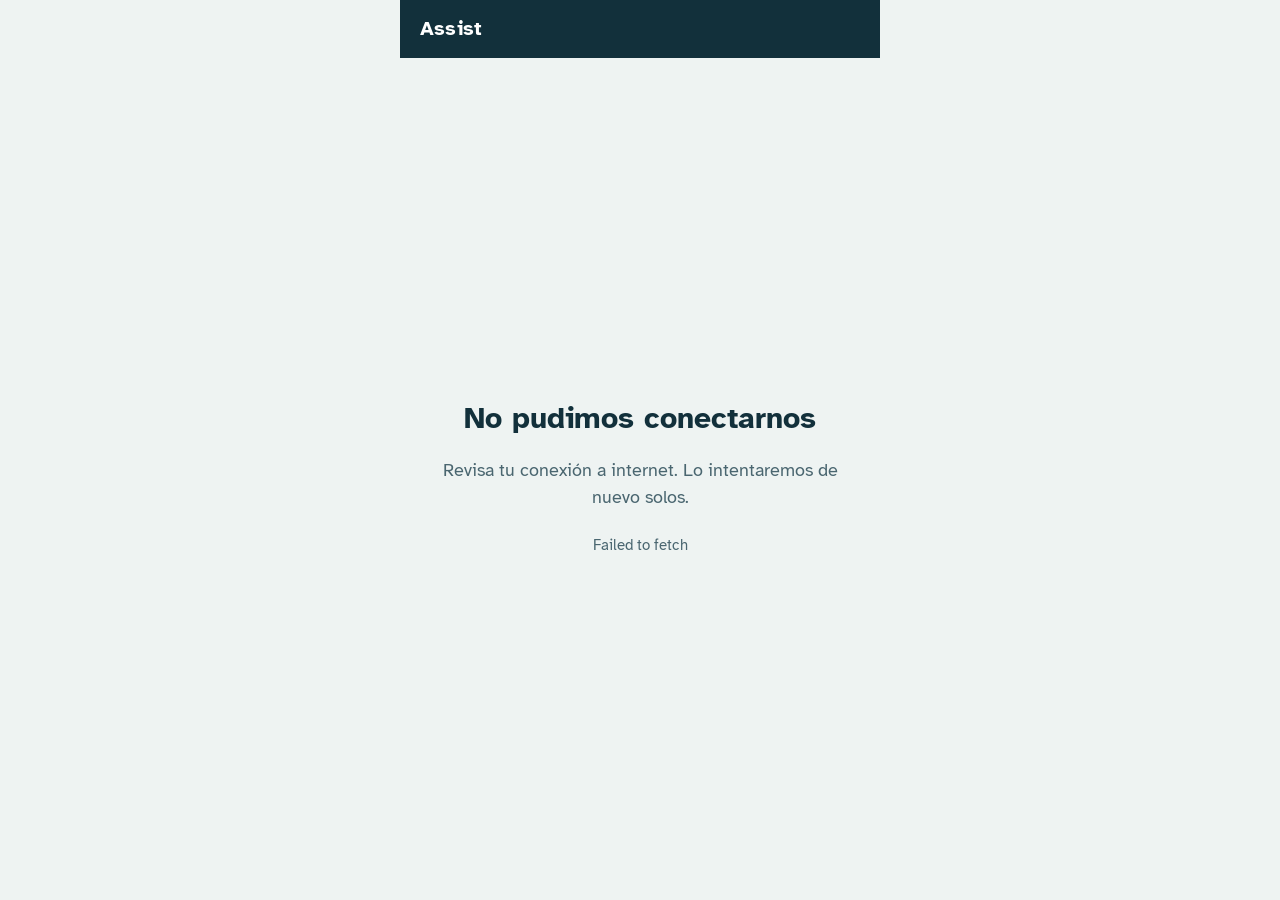
==== mobile/index.html @ 312ac1ae "Add files via upload" ====
<!DOCTYPE html>
<html lang="es">
<head>
  <meta charset="UTF-8">
  <meta name="viewport" content="width=device-width, initial-scale=1, viewport-fit=cover">
  <meta name="theme-color" content="#12303B">
  <title>Assist</title>
  <link rel="preconnect" href="https://fonts.googleapis.com">
  <link rel="stylesheet" href="https://fonts.googleapis.com/css2?family=Atkinson+Hyperlegible:wght@400;700&display=swap">
  <link rel="stylesheet" href="styles.css">
</head>
<body>
  <div class="app">
    <header class="top">
      <span class="brand">Assist</span>
      <span class="who" id="who"></span>
    </header>

    <main id="screen" aria-live="polite"></main>

    <details class="demo" id="demo" hidden>
      <summary>Modo prueba</summary>
      <p>Simula que un familiar pide ver la pantalla (usa el ID de un vínculo ya creado).</p>
      <div class="demo-row">
        <input id="demoVinculo" type="number" min="1" value="1" aria-label="ID del vínculo">
        <button type="button" id="demoBtn">Simular solicitud</button>
      </div>
      <p id="demoMsg" class="demo-msg"></p>
    </details>
  </div>
  <script src="app.js"></script>
</body>
</html>
---- mobile/styles.css ----
:root{
  --ink:#12303B; --ink-soft:#4A6670; --paper:#EEF3F2; --card:#FFFFFF;
  --line:#C9D8D6; --permit:#1F7A4D; --permit-dark:#17613D;
  --stop:#B3261E; --wait:#B7791F;
  --font:'Atkinson Hyperlegible',system-ui,-apple-system,'Segoe UI',Roboto,sans-serif;
}
*{box-sizing:border-box;margin:0}
html{-webkit-text-size-adjust:100%}
body{font-family:var(--font);font-size:1.125rem;line-height:1.5;color:var(--ink);background:var(--paper);min-height:100dvh}
.app{max-width:480px;min-height:100dvh;margin:0 auto;display:flex;flex-direction:column;background:var(--paper)}
.top{display:flex;justify-content:space-between;align-items:center;padding:calc(14px + env(safe-area-inset-top)) 20px 14px;background:var(--ink);color:#fff}
.brand{font-weight:700;font-size:1.25rem;letter-spacing:.01em}
.who{font-size:.95rem;opacity:.85}
#screen{flex:1;display:flex;flex-direction:column;padding:24px 20px calc(24px + env(safe-area-inset-bottom))}

.stack{display:flex;flex-direction:column;gap:20px;flex:1}
.center{align-items:center;text-align:center;justify-content:center}
h1{font-size:1.9rem;line-height:1.2;font-weight:700}
.lead{color:var(--ink-soft)}

/* Pantalla de consentimiento */
.request{display:flex;align-items:center;justify-content:center;gap:14px;margin-top:4px}
.avatar{width:76px;height:76px;border-radius:50%;background:var(--ink);color:#fff;display:grid;place-items:center;font-size:2.1rem;font-weight:700}
.link{flex:0 0 36px;height:0;border-top:4px dotted var(--wait)}
.phone{width:52px;height:84px;border:4px solid var(--ink);border-radius:12px;display:grid;place-items:center;background:var(--card)}
.phone svg{width:26px;height:26px;stroke:var(--ink);fill:none;stroke-width:2;stroke-linecap:round;stroke-linejoin:round}
.phone.on{border-color:var(--permit)} .phone.on svg{stroke:var(--permit)}

.rules{list-style:none;padding:0;background:var(--card);border:2px solid var(--line);border-radius:16px}
.rules li{display:flex;gap:14px;align-items:flex-start;padding:14px 16px}
.rules li+li{border-top:2px solid var(--line)}
.rules .ic{flex:0 0 28px;height:28px;border-radius:50%;display:grid;place-items:center;font-weight:700;font-size:1rem;color:#fff;margin-top:1px}
.ic.yes{background:var(--permit)} .ic.no{background:var(--ink-soft)}

.actions{display:flex;flex-direction:column;gap:12px;margin-top:auto}
.btn{font:inherit;font-weight:700;font-size:1.25rem;min-height:68px;border-radius:16px;border:3px solid var(--ink);background:var(--card);color:var(--ink);cursor:pointer;padding:12px 20px;width:100%}
.btn:active{transform:scale(.985)}
.btn.permit{background:var(--permit);border-color:var(--permit);color:#fff}
.btn.permit:hover{background:var(--permit-dark)}
.btn.stop{background:var(--stop);border-color:var(--stop);color:#fff}
.btn[disabled]{opacity:.6;cursor:wait}
:focus-visible{outline:4px solid #1B6FD1;outline-offset:3px}

/* Sesión activa */
.live{display:flex;align-items:center;gap:12px;background:var(--permit);color:#fff;padding:16px;border-radius:16px;font-weight:700}
.dot{width:14px;height:14px;border-radius:50%;background:#fff;animation:pulse 1.6s ease-in-out infinite}
@keyframes pulse{50%{opacity:.35}}

.status{display:inline-flex;align-items:center;gap:10px;justify-content:center;color:var(--ink-soft)}
.status .dot{background:var(--wait)}
.error{background:#FBE9E7;border:2px solid var(--stop);border-radius:16px;padding:16px}

/* Modo prueba */
.demo{margin:0 20px calc(20px + env(safe-area-inset-bottom));border:2px dashed var(--line);border-radius:12px;padding:12px 14px;font-size:.95rem;color:var(--ink-soft)}
.demo summary{cursor:pointer;font-weight:700}
.demo-row{display:flex;gap:8px;margin-top:10px}
.demo input{width:90px;font:inherit;padding:10px;border:2px solid var(--line);border-radius:10px}
.demo button{flex:1;font:inherit;font-weight:700;border:2px solid var(--ink);background:var(--card);border-radius:10px;padding:10px;cursor:pointer}
.demo-msg{margin-top:8px;min-height:1.2em}

@media (prefers-reduced-motion:reduce){.dot{animation:none}.btn:active{transform:none}}
[tabindex="-1"]:focus{outline:none}
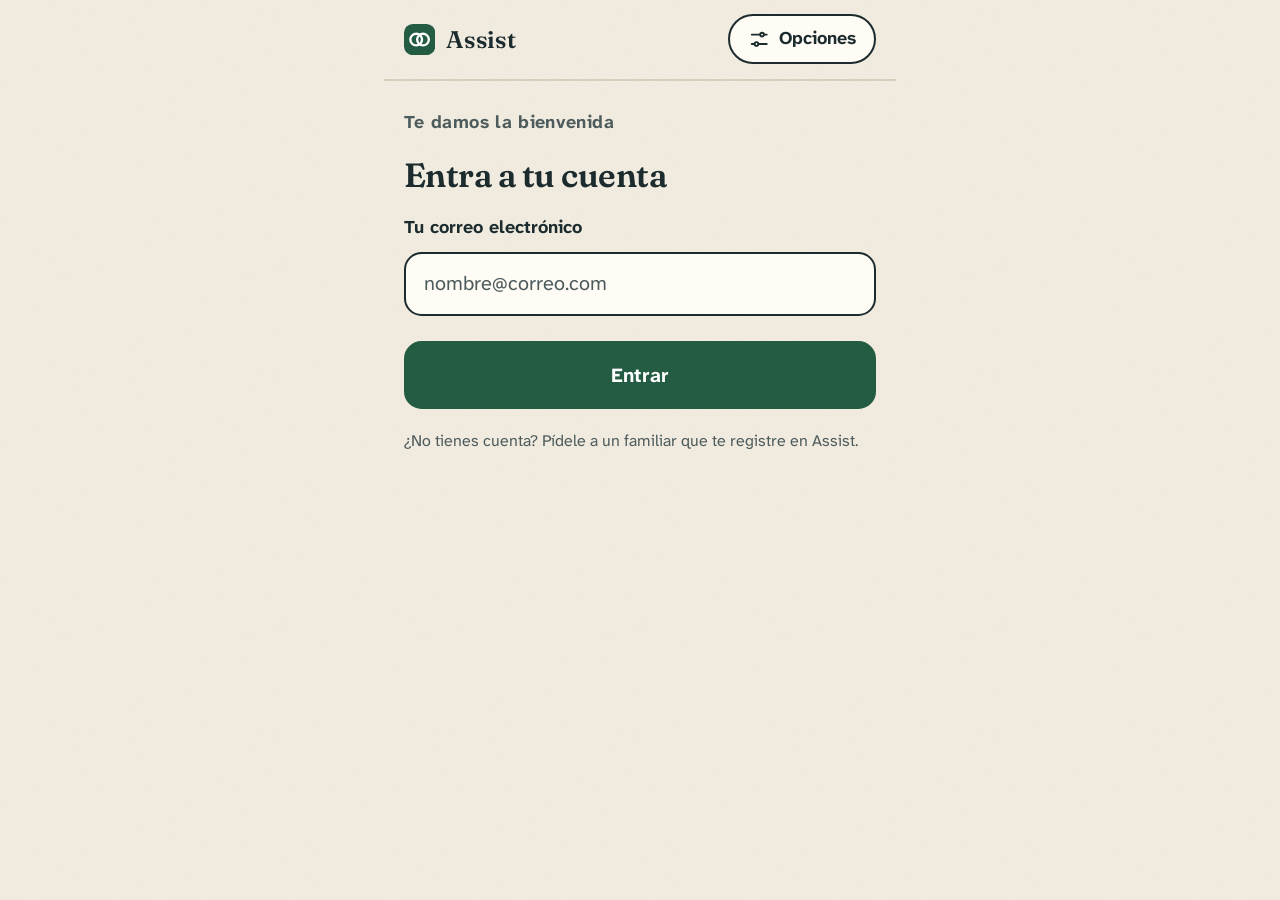
==== commit a5d68ba9: "Accesibilidad, cierre de sesión y rediseño de la app y el panel - App del celular: ingreso con corre" ====
--- a/mobile/index.html
+++ b/mobile/index.html
@@ -2,21 +2,41 @@
 <html lang="es">
 <head>
   <meta charset="UTF-8">
+  <!-- Nunca bloquear el zoom (nada de maximum-scale ni user-scalable=no):
+       muchas personas mayores agrandan la pantalla con los dedos. -->
   <meta name="viewport" content="width=device-width, initial-scale=1, viewport-fit=cover">
-  <meta name="theme-color" content="#12303B">
+  <!-- Chrome para Android: respeta el tamaño de letra elegido en el sistema. -->
+  <meta name="text-scale" content="scale">
+  <meta name="theme-color" content="#F4EEE3">
   <title>Assist</title>
+  <script>
+    // Aplica el contraste antes de dibujar para que no "parpadee" al abrir.
+    (function () {
+      var pref = null;
+      try { pref = localStorage.getItem('assist_contraste'); } catch (e) {}
+      var alto = pref ? pref === 'alto' : matchMedia('(prefers-contrast: more)').matches;
+      document.documentElement.dataset.contrast = alto ? 'high' : 'normal';
+    })();
+  </script>
   <link rel="preconnect" href="https://fonts.googleapis.com">
-  <link rel="stylesheet" href="https://fonts.googleapis.com/css2?family=Atkinson+Hyperlegible:wght@400;700&display=swap">
+  <link rel="preconnect" href="https://fonts.gstatic.com" crossorigin>
+  <link rel="stylesheet" href="https://fonts.googleapis.com/css2?family=Atkinson+Hyperlegible+Next:wght@400;600;700&family=Fraunces:opsz,wght@9..144,500;9..144,600&display=swap">
   <link rel="stylesheet" href="styles.css">
 </head>
 <body>
   <div class="app">
     <header class="top">
-      <span class="brand">Assist</span>
-      <span class="who" id="who"></span>
+      <span class="brand">
+        <svg class="mark" viewBox="0 0 32 32" aria-hidden="true"><rect width="32" height="32" rx="9"/><circle cx="12.5" cy="16" r="6"/><circle cx="19.5" cy="16" r="6"/></svg>
+        Assist
+      </span>
+      <button class="opts-btn" id="optsBtn" type="button" aria-haspopup="dialog" aria-controls="opts">
+        <svg viewBox="0 0 24 24" aria-hidden="true"><path d="M4 7h9M17 7h3M4 17h3M11 17h9"/><circle cx="15" cy="7" r="2"/><circle cx="9" cy="17" r="2"/></svg>
+        <span>Opciones</span>
+      </button>
     </header>
 
-    <main id="screen" aria-live="polite"></main>
+    <main id="screen"></main>
 
     <details class="demo" id="demo" hidden>
       <summary>Modo prueba</summary>
@@ -25,9 +45,36 @@
         <input id="demoVinculo" type="number" min="1" value="1" aria-label="ID del vínculo">
         <button type="button" id="demoBtn">Simular solicitud</button>
       </div>
-      <p id="demoMsg" class="demo-msg"></p>
+      <p id="demoMsg" class="demo-msg" role="status"></p>
     </details>
   </div>
+
+  <dialog class="sheet" id="opts" aria-labelledby="optsTitle">
+    <div class="sheet-head">
+      <h2 id="optsTitle">Opciones</h2>
+      <button class="close-btn" type="button" id="optsClose">Cerrar</button>
+    </div>
+
+    <button class="toggle" id="hcSwitch" type="button" role="switch" aria-checked="false">
+      <span class="toggle-text">
+        <strong>Alto contraste</strong>
+        <small>Letras blancas sobre fondo negro, más fáciles de leer.</small>
+      </span>
+      <span class="track" aria-hidden="true"><span class="knob"></span></span>
+    </button>
+
+    <p class="hint">¿Letra muy chica? Agrándala desde la configuración de tu celular, en <em>Pantalla → Tamaño de fuente</em>. Assist se acomoda solo.</p>
+
+    <section class="account" id="account" hidden aria-labelledby="accountTitle">
+      <h3 id="accountTitle">Tu cuenta</h3>
+      <p class="account-who"><strong id="accName"></strong><br><span id="accEmail"></span></p>
+      <button class="btn quiet" type="button" id="logoutBtn">
+        <svg viewBox="0 0 24 24" aria-hidden="true"><path d="M14 4h4a2 2 0 0 1 2 2v12a2 2 0 0 1-2 2h-4M10 16l-4-4 4-4M6 12h10"/></svg>
+        Salir de esta cuenta
+      </button>
+    </section>
+  </dialog>
+
   <script src="app.js"></script>
 </body>
 </html>
--- a/mobile/styles.css
+++ b/mobile/styles.css
@@ -1,62 +1,227 @@
+/* Assist móvil
+   Reglas de la casa:
+   - Todo se mide en rem/em: si la persona agranda la letra o hace zoom, la
+     interfaz crece con ella y se reacomoda en vez de cortarse.
+   - Los colores viven en variables: el alto contraste solo las reemplaza. */
+
 :root{
-  --ink:#12303B; --ink-soft:#4A6670; --paper:#EEF3F2; --card:#FFFFFF;
-  --line:#C9D8D6; --permit:#1F7A4D; --permit-dark:#17613D;
-  --stop:#B3261E; --wait:#B7791F;
-  --font:'Atkinson Hyperlegible',system-ui,-apple-system,'Segoe UI',Roboto,sans-serif;
-}
+  --bg:#F4EEE3; --surface:#FFFCF6; --ink:#1C2B2D; --ink-2:#4D5B5C;
+  --line:#D9CEBC; --line-strong:#1C2B2D;
+  --primary:#245C43; --primary-hover:#1B4A35; --primary-ink:#FFFFFF;
+  --stop:#A8321F; --stop-ink:#FFFFFF;
+  --wait:#9A5B0B; --ok-bg:#E3EEE6; --err-bg:#F8E4DE;
+  --focus:#1D4ED8; --backdrop:rgb(28 43 45 / .5);
+  --bw:2px; --radius:1.1rem;
+  --display:'Fraunces',Georgia,'Times New Roman',serif;
+  --text:'Atkinson Hyperlegible Next','Atkinson Hyperlegible',system-ui,-apple-system,'Segoe UI',sans-serif;
+  --grain:url("data:image/svg+xml,%3Csvg xmlns='http://www.w3.org/2000/svg' width='180' height='180'%3E%3Cfilter id='n'%3E%3CfeTurbulence type='fractalNoise' baseFrequency='.85' numOctaves='2' stitchTiles='stitch'/%3E%3CfeColorMatrix values='0 0 0 0 .35 0 0 0 0 .28 0 0 0 0 .2 0 0 0 .08 0'/%3E%3C/filter%3E%3Crect width='100%25' height='100%25' filter='url(%23n)'/%3E%3C/svg%3E");
+  color-scheme:light;
+}
+
+/* Alto contraste: blanco y amarillo sobre negro (todos los textos superan 7:1, nivel AAA). */
+:root[data-contrast="high"]{
+  --bg:#000000; --surface:#000000; --ink:#FFFFFF; --ink-2:#FFFFFF;
+  --line:#FFFFFF; --line-strong:#FFFFFF;
+  --primary:#FFE600; --primary-hover:#FFF27A; --primary-ink:#000000;
+  --stop:#FFB4A6; --stop-ink:#000000;
+  --wait:#FFE600; --ok-bg:#000000; --err-bg:#000000;
+  --focus:#00E5FF; --backdrop:rgb(0 0 0 / .85);
+  --bw:3px; --grain:none;
+  color-scheme:dark;
+}
+
 *{box-sizing:border-box;margin:0}
-html{-webkit-text-size-adjust:100%}
-body{font-family:var(--font);font-size:1.125rem;line-height:1.5;color:var(--ink);background:var(--paper);min-height:100dvh}
-.app{max-width:480px;min-height:100dvh;margin:0 auto;display:flex;flex-direction:column;background:var(--paper)}
-.top{display:flex;justify-content:space-between;align-items:center;padding:calc(14px + env(safe-area-inset-top)) 20px 14px;background:var(--ink);color:#fff}
-.brand{font-weight:700;font-size:1.25rem;letter-spacing:.01em}
-.who{font-size:.95rem;opacity:.85}
-#screen{flex:1;display:flex;flex-direction:column;padding:24px 20px calc(24px + env(safe-area-inset-bottom))}
-
-.stack{display:flex;flex-direction:column;gap:20px;flex:1}
+[hidden]{display:none!important}
+html{font-size:100%;-webkit-text-size-adjust:100%;text-size-adjust:100%}
+/* iPhone: toma el tamaño de "Texto más grande" de Ajustes (Dynamic Type). */
+@supports (font:-apple-system-body) and (-webkit-touch-callout:none){
+  html{font:-apple-system-body}
+}
+body{
+  font-family:var(--text);font-size:1.125rem;line-height:1.55;color:var(--ink);
+  background:var(--bg) var(--grain);min-height:100dvh;
+  overflow-wrap:break-word;
+}
+button,input{font:inherit;color:inherit}
+svg{fill:none;stroke:currentColor;stroke-width:2;stroke-linecap:round;stroke-linejoin:round}
+
+.app{
+  container-type:inline-size;
+  max-width:32rem;min-height:100dvh;margin:0 auto;display:flex;flex-direction:column;
+}
+
+/* ---------- Encabezado ---------- */
+.top{
+  display:flex;flex-wrap:wrap;justify-content:space-between;align-items:center;gap:.75rem 1rem;
+  padding:calc(.9rem + env(safe-area-inset-top)) 1.25rem .9rem;
+  border-bottom:var(--bw) solid var(--line);
+}
+.brand{display:inline-flex;align-items:center;gap:.45em;font-family:var(--display);font-weight:600;font-size:1.5rem;letter-spacing:-.01em}
+.mark{width:1.3em;height:1.3em}
+.mark rect{fill:var(--primary);stroke:none}
+.mark circle{stroke:var(--primary-ink);stroke-width:2.4}
+.opts-btn{
+  display:inline-flex;align-items:center;gap:.5em;min-height:2.75em;padding:.5em 1em;
+  border:var(--bw) solid var(--line-strong);border-radius:999px;background:var(--surface);
+  font-weight:700;cursor:pointer;max-width:100%;
+}
+.opts-btn svg{width:1.25em;height:1.25em}
+
+#screen{flex:1;display:flex;flex-direction:column;padding:1.75rem 1.25rem calc(1.5rem + env(safe-area-inset-bottom))}
+#screen:focus{outline:none}
+
+/* ---------- Tipografía y bloques ---------- */
+.stack{display:flex;flex-direction:column;gap:1.25rem;flex:1}
 .center{align-items:center;text-align:center;justify-content:center}
-h1{font-size:1.9rem;line-height:1.2;font-weight:700}
-.lead{color:var(--ink-soft)}
-
-/* Pantalla de consentimiento */
-.request{display:flex;align-items:center;justify-content:center;gap:14px;margin-top:4px}
-.avatar{width:76px;height:76px;border-radius:50%;background:var(--ink);color:#fff;display:grid;place-items:center;font-size:2.1rem;font-weight:700}
-.link{flex:0 0 36px;height:0;border-top:4px dotted var(--wait)}
-.phone{width:52px;height:84px;border:4px solid var(--ink);border-radius:12px;display:grid;place-items:center;background:var(--card)}
-.phone svg{width:26px;height:26px;stroke:var(--ink);fill:none;stroke-width:2;stroke-linecap:round;stroke-linejoin:round}
-.phone.on{border-color:var(--permit)} .phone.on svg{stroke:var(--permit)}
-
-.rules{list-style:none;padding:0;background:var(--card);border:2px solid var(--line);border-radius:16px}
-.rules li{display:flex;gap:14px;align-items:flex-start;padding:14px 16px}
-.rules li+li{border-top:2px solid var(--line)}
-.rules .ic{flex:0 0 28px;height:28px;border-radius:50%;display:grid;place-items:center;font-weight:700;font-size:1rem;color:#fff;margin-top:1px}
-.ic.yes{background:var(--permit)} .ic.no{background:var(--ink-soft)}
-
-.actions{display:flex;flex-direction:column;gap:12px;margin-top:auto}
-.btn{font:inherit;font-weight:700;font-size:1.25rem;min-height:68px;border-radius:16px;border:3px solid var(--ink);background:var(--card);color:var(--ink);cursor:pointer;padding:12px 20px;width:100%}
+.kicker{font-weight:700;color:var(--ink-2);letter-spacing:.02em}
+h1{font-family:var(--display);font-weight:600;font-size:2.1rem;line-height:1.12;letter-spacing:-.015em;font-variation-settings:"SOFT" 50;hyphens:auto}
+h1:focus{outline:none}
+.lead{color:var(--ink-2);font-size:1.0625rem}
+.small{font-size:1rem}
+
+/* Ilustración "familiar → tu teléfono" */
+.request{display:flex;align-items:center;justify-content:center;gap:.9rem;margin-block:.25rem}
+.avatar{
+  width:2.7em;height:2.7em;flex:none;border-radius:50%;display:grid;place-items:center;
+  background:var(--ink);color:var(--bg);font-family:var(--display);font-size:1.6rem;font-weight:600;line-height:1;
+}
+.link{flex:0 1 2.5rem;min-width:1rem;border-top:.25rem dotted var(--wait)}
+.link.on{border-top-style:solid;border-color:var(--primary)}
+.phone{
+  width:3.25em;height:5.25em;flex:none;border:.25em solid var(--ink);border-radius:.8em;
+  display:grid;place-items:center;background:var(--surface);
+}
+.phone svg{width:1.6em;height:1.6em}
+.phone.on{border-color:var(--primary);color:var(--primary)}
+
+.rules{list-style:none;padding:0;background:var(--surface);border:var(--bw) solid var(--line);border-radius:var(--radius)}
+.rules li{display:flex;gap:.85rem;align-items:flex-start;padding:.9rem 1rem}
+.rules li+li{border-top:var(--bw) solid var(--line)}
+.ic{
+  flex:none;width:1.6em;height:1.6em;border-radius:50%;display:grid;place-items:center;
+  font-weight:700;font-size:.95rem;line-height:1;margin-top:.1em;
+}
+.ic.yes{background:var(--primary);color:var(--primary-ink)}
+.ic.no{background:var(--ink-2);color:var(--bg)}
+
+/* ---------- Botones ---------- */
+.actions{display:flex;flex-direction:column;gap:.75rem;margin-top:auto;padding-top:.5rem}
+/* El botón para cortar la sesión queda siempre a la vista, aunque la letra sea enorme y haya que desplazarse. */
+.actions.sticky{position:sticky;bottom:0;padding-block:.75rem calc(.25rem + env(safe-area-inset-bottom));background:var(--bg);margin-inline:-1.25rem;padding-inline:1.25rem;border-top:var(--bw) solid var(--line)}
+.btn{
+  display:inline-flex;align-items:center;justify-content:center;gap:.55em;
+  font-weight:700;font-size:1.25rem;line-height:1.25;min-height:3.4em;width:100%;
+  padding:.8em 1.2em;border-radius:var(--radius);
+  border:var(--bw) solid var(--line-strong);background:var(--surface);color:var(--ink);
+  cursor:pointer;transition:background-color .15s,transform .1s;
+}
+.btn svg{width:1.2em;height:1.2em;flex:none}
 .btn:active{transform:scale(.985)}
-.btn.permit{background:var(--permit);border-color:var(--permit);color:#fff}
-.btn.permit:hover{background:var(--permit-dark)}
-.btn.stop{background:var(--stop);border-color:var(--stop);color:#fff}
+.btn.primary{background:var(--primary);border-color:var(--primary);color:var(--primary-ink)}
+.btn.primary:hover{background:var(--primary-hover)}
+.btn.stop{background:var(--stop);border-color:var(--stop);color:var(--stop-ink)}
+.btn.quiet{font-size:1.125rem;min-height:3em}
 .btn[disabled]{opacity:.6;cursor:wait}
-:focus-visible{outline:4px solid #1B6FD1;outline-offset:3px}
-
-/* Sesión activa */
-.live{display:flex;align-items:center;gap:12px;background:var(--permit);color:#fff;padding:16px;border-radius:16px;font-weight:700}
-.dot{width:14px;height:14px;border-radius:50%;background:#fff;animation:pulse 1.6s ease-in-out infinite}
-@keyframes pulse{50%{opacity:.35}}
-
-.status{display:inline-flex;align-items:center;gap:10px;justify-content:center;color:var(--ink-soft)}
-.status .dot{background:var(--wait)}
-.error{background:#FBE9E7;border:2px solid var(--stop);border-radius:16px;padding:16px}
-
-/* Modo prueba */
-.demo{margin:0 20px calc(20px + env(safe-area-inset-bottom));border:2px dashed var(--line);border-radius:12px;padding:12px 14px;font-size:.95rem;color:var(--ink-soft)}
-.demo summary{cursor:pointer;font-weight:700}
-.demo-row{display:flex;gap:8px;margin-top:10px}
-.demo input{width:90px;font:inherit;padding:10px;border:2px solid var(--line);border-radius:10px}
-.demo button{flex:1;font:inherit;font-weight:700;border:2px solid var(--ink);background:var(--card);border-radius:10px;padding:10px;cursor:pointer}
-.demo-msg{margin-top:8px;min-height:1.2em}
-
-@media (prefers-reduced-motion:reduce){.dot{animation:none}.btn:active{transform:none}}
-[tabindex="-1"]:focus{outline:none}
+:focus-visible{outline:.25rem solid var(--focus);outline-offset:.2rem}
+
+/* ---------- Estados ---------- */
+.live{display:flex;align-items:center;gap:.75rem;background:var(--primary);color:var(--primary-ink);padding:1rem 1.1rem;border-radius:var(--radius);font-weight:700}
+.dot{flex:none;width:.8em;height:.8em;border-radius:50%;background:currentColor;animation:pulse 1.6s ease-in-out infinite}
+@keyframes pulse{50%{opacity:.3}}
+.status{
+  display:inline-flex;align-items:center;gap:.6rem;padding:.45em 1em;
+  border:var(--bw) dashed var(--wait);border-radius:999px;color:var(--ink);font-weight:600;
+}
+.status .dot{color:var(--wait)}
+.note{border:var(--bw) solid var(--primary);background:var(--ok-bg);border-radius:var(--radius);padding:.9rem 1rem;font-weight:600}
+.error{background:var(--err-bg);border:var(--bw) solid var(--stop);border-radius:var(--radius);padding:.9rem 1rem}
+:root[data-contrast="high"] .error{border-style:dashed}
+
+/* ---------- Formulario de ingreso ---------- */
+.form{display:flex;flex-direction:column;gap:.6rem}
+.form .actions{margin-top:.5rem}
+label{font-weight:700}
+.field{
+  width:100%;min-height:3.2em;padding:.7em .9em;font-size:1.25rem;
+  border:var(--bw) solid var(--line-strong);border-radius:var(--radius);background:var(--surface);
+}
+.field::placeholder{color:var(--ink-2);opacity:1}
+
+/* ---------- Hoja de opciones ---------- */
+.sheet{
+  container-type:inline-size;
+  margin:auto auto 0;width:100%;max-width:32rem;max-height:100dvh;overflow:auto;
+  padding:1.25rem 1.25rem calc(1.5rem + env(safe-area-inset-bottom));
+  background:var(--surface);color:var(--ink);
+  border:var(--bw) solid var(--line-strong);border-bottom:0;border-radius:1.5rem 1.5rem 0 0;
+}
+.sheet::backdrop{background:var(--backdrop)}
+.sheet[open]{display:flex;flex-direction:column;gap:1.1rem;animation:sheet-in .25s cubic-bezier(.2,.7,.2,1)}
+@keyframes sheet-in{from{transform:translateY(2rem);opacity:0}}
+.sheet-head{display:flex;flex-wrap:wrap;justify-content:space-between;align-items:center;gap:.5rem}
+.sheet h2{font-family:var(--display);font-weight:600;font-size:1.75rem;line-height:1.15}
+.close-btn{min-height:2.75em;padding:.5em 1.1em;border:var(--bw) solid var(--line-strong);border-radius:999px;background:transparent;font-weight:700;cursor:pointer}
+
+.toggle{
+  display:flex;align-items:center;justify-content:space-between;gap:1rem;width:100%;text-align:left;
+  padding:1rem;border:var(--bw) solid var(--line-strong);border-radius:var(--radius);background:var(--bg);cursor:pointer;
+}
+.toggle-text{display:flex;flex-direction:column;gap:.15rem}
+.toggle-text strong{font-size:1.2rem}
+.toggle-text small{font-size:.95rem;color:var(--ink-2)}
+.track{flex:none;width:3.4em;height:2em;border-radius:999px;border:var(--bw) solid var(--line-strong);background:var(--surface);position:relative;transition:background-color .15s}
+.knob{position:absolute;top:50%;left:.2em;width:1.4em;height:1.4em;border-radius:50%;background:var(--ink);transform:translateY(-50%);transition:left .15s}
+.toggle[aria-checked="true"] .track{background:var(--primary);border-color:var(--primary)}
+.toggle[aria-checked="true"] .knob{left:calc(100% - 1.6em);background:var(--primary-ink)}
+.hint{font-size:1rem;color:var(--ink-2)}
+.hint em{font-style:normal;font-weight:700;color:var(--ink)}
+
+.account{display:flex;flex-direction:column;gap:.75rem;padding-top:1.1rem;border-top:var(--bw) solid var(--line)}
+.account h3{font-size:1rem;letter-spacing:.06em;text-transform:uppercase;color:var(--ink-2)}
+.account-who{overflow-wrap:anywhere}
+
+/* ---------- Modo prueba ---------- */
+.demo{margin:0 1.25rem calc(1.25rem + env(safe-area-inset-bottom));border:var(--bw) dashed var(--line);border-radius:.8rem;padding:.75rem .9rem;font-size:.95rem;color:var(--ink-2)}
+.demo summary{cursor:pointer;font-weight:700;color:var(--ink)}
+.demo-row{display:flex;flex-wrap:wrap;gap:.5rem;margin-top:.6rem}
+.demo input{width:5.5em;padding:.6em;border:var(--bw) solid var(--line);border-radius:.6rem;background:var(--surface)}
+.demo button{flex:1 1 10em;font-weight:700;border:var(--bw) solid var(--line-strong);background:var(--surface);border-radius:.6rem;padding:.6em;cursor:pointer}
+.demo-msg{margin-top:.5rem;min-height:1.2em}
+
+/* ---------- Entrada de cada pantalla ---------- */
+.stack>*{animation:rise .45s cubic-bezier(.2,.7,.2,1) both}
+.stack>*:nth-child(2){animation-delay:.05s}
+.stack>*:nth-child(3){animation-delay:.1s}
+.stack>*:nth-child(4){animation-delay:.15s}
+.stack>*:nth-child(n+5){animation-delay:.2s}
+.stack>.actions.sticky{animation:none}
+@keyframes rise{from{opacity:0;transform:translateY(.6rem)}}
+
+/* ---------- Letra muy grande o zoom alto ----------
+   La consulta usa "em" del propio contenedor: se activa cuando el texto
+   creció tanto que entran pocas letras por renglón, no según el modelo de celular. */
+@container (max-width: 19em){
+  .top{padding-inline:1rem}
+  #screen{padding-inline:1rem}
+  .actions.sticky{margin-inline:-1rem;padding-inline:1rem}
+  h1{font-size:1.5rem}
+  .opts-btn,.close-btn{padding-inline:.7em}
+  .brand{font-size:1.3rem}
+  .request{display:none}
+  .center .phone{display:none}
+  .btn{font-size:1.125rem;padding-inline:.8em}
+  .toggle{flex-wrap:wrap}
+}
+
+@media (prefers-reduced-motion:reduce){
+  *,*::before,*::after{animation:none!important;transition:none!important}
+}
+
+/* Modo de colores forzados (Windows, algunos lectores): que nada dependa solo del color. */
+@media (forced-colors:active){
+  .btn,.opts-btn,.close-btn,.toggle,.track,.field,.rules,.live,.note,.error{border-color:CanvasText}
+  .toggle[aria-checked="true"] .track{background:Highlight;forced-color-adjust:none}
+  .knob{background:CanvasText;forced-color-adjust:none}
+  .dot{forced-color-adjust:none;background:CanvasText}
+  .mark rect{fill:CanvasText}.mark circle{stroke:Canvas}
+}
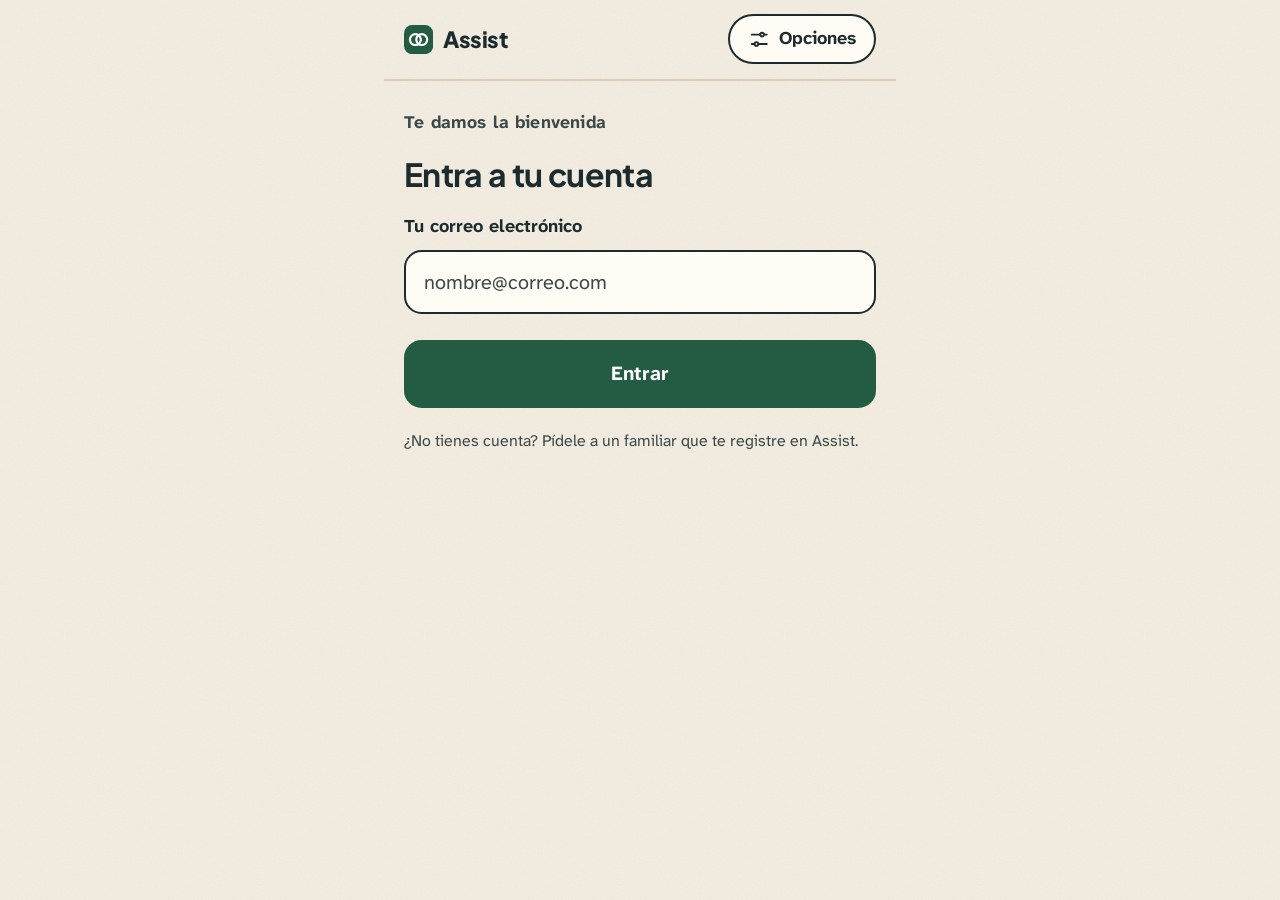
==== commit 8acc3138: "feat(ui): rediseño tipográfico, legibilidad y validación de registro Interfaz - Títulos pasan de Fra" ====
--- a/mobile/index.html
+++ b/mobile/index.html
@@ -1,37 +1,46 @@
 <!DOCTYPE html>
 <html lang="es">
+
 <head>
   <meta charset="UTF-8">
-  <!-- Nunca bloquear el zoom (nada de maximum-scale ni user-scalable=no):
-       muchas personas mayores agrandan la pantalla con los dedos. -->
   <meta name="viewport" content="width=device-width, initial-scale=1, viewport-fit=cover">
-  <!-- Chrome para Android: respeta el tamaño de letra elegido en el sistema. -->
   <meta name="text-scale" content="scale">
   <meta name="theme-color" content="#F4EEE3">
   <title>Assist</title>
+  <link rel="icon" type="image/svg+xml"
+    href="data:image/svg+xml,%3Csvg xmlns='http://www.w3.org/2000/svg' viewBox='0 0 32 32'%3E%3Crect width='32' height='32' rx='9' fill='%23245C43'/%3E%3Ccircle cx='12.5' cy='16' r='6' fill='none' stroke='%23FFFFFF' stroke-width='2.4'/%3E%3Ccircle cx='19.5' cy='16' r='6' fill='none' stroke='%23FFFFFF' stroke-width='2.4'/%3E%3C/svg%3E">
   <script>
-    // Aplica el contraste antes de dibujar para que no "parpadee" al abrir.
     (function () {
       var pref = null;
-      try { pref = localStorage.getItem('assist_contraste'); } catch (e) {}
+      try { pref = localStorage.getItem('assist_contraste'); } catch (e) { }
       var alto = pref ? pref === 'alto' : matchMedia('(prefers-contrast: more)').matches;
       document.documentElement.dataset.contrast = alto ? 'high' : 'normal';
     })();
   </script>
   <link rel="preconnect" href="https://fonts.googleapis.com">
   <link rel="preconnect" href="https://fonts.gstatic.com" crossorigin>
-  <link rel="stylesheet" href="https://fonts.googleapis.com/css2?family=Atkinson+Hyperlegible+Next:wght@400;600;700&family=Fraunces:opsz,wght@9..144,500;9..144,600&display=swap">
-  <link rel="stylesheet" href="styles.css">
+  <link rel="stylesheet"
+    href="https://fonts.googleapis.com/css2?family=Atkinson+Hyperlegible+Next:wght@400;600;700&family=Atkinson+Hyperlegible+Mono:wght@400;600&family=Plus+Jakarta+Sans:wght@600;700;800&display=swap">
+  <link rel="stylesheet" href="styles.css?v=2">
 </head>
+
 <body>
   <div class="app">
     <header class="top">
       <span class="brand">
-        <svg class="mark" viewBox="0 0 32 32" aria-hidden="true"><rect width="32" height="32" rx="9"/><circle cx="12.5" cy="16" r="6"/><circle cx="19.5" cy="16" r="6"/></svg>
+        <svg class="mark" viewBox="0 0 32 32" aria-hidden="true">
+          <rect width="32" height="32" rx="9" />
+          <circle cx="12.5" cy="16" r="6" />
+          <circle cx="19.5" cy="16" r="6" />
+        </svg>
         Assist
       </span>
       <button class="opts-btn" id="optsBtn" type="button" aria-haspopup="dialog" aria-controls="opts">
-        <svg viewBox="0 0 24 24" aria-hidden="true"><path d="M4 7h9M17 7h3M4 17h3M11 17h9"/><circle cx="15" cy="7" r="2"/><circle cx="9" cy="17" r="2"/></svg>
+        <svg viewBox="0 0 24 24" aria-hidden="true">
+          <path d="M4 7h9M17 7h3M4 17h3M11 17h9" />
+          <circle cx="15" cy="7" r="2" />
+          <circle cx="9" cy="17" r="2" />
+        </svg>
         <span>Opciones</span>
       </button>
     </header>
@@ -63,13 +72,23 @@
       <span class="track" aria-hidden="true"><span class="knob"></span></span>
     </button>
 
-    <p class="hint">¿Letra muy chica? Agrándala desde la configuración de tu celular, en <em>Pantalla → Tamaño de fuente</em>. Assist se acomoda solo.</p>
+    <p class="hint">¿Letra muy chica? Agrándala desde la configuración de tu celular, en <em>Pantalla → Tamaño de
+        fuente</em>. Assist se acomoda solo.</p>
+
+    <section class="account" id="historySection" hidden aria-labelledby="historyTitle">
+      <h3 id="historyTitle">Historial de asistencias</h3>
+      <ul class="rules" id="mobileHistoryList">
+        <li><span>Todavía no hay sesiones registradas.</span></li>
+      </ul>
+    </section>
 
     <section class="account" id="account" hidden aria-labelledby="accountTitle">
       <h3 id="accountTitle">Tu cuenta</h3>
       <p class="account-who"><strong id="accName"></strong><br><span id="accEmail"></span></p>
       <button class="btn quiet" type="button" id="logoutBtn">
-        <svg viewBox="0 0 24 24" aria-hidden="true"><path d="M14 4h4a2 2 0 0 1 2 2v12a2 2 0 0 1-2 2h-4M10 16l-4-4 4-4M6 12h10"/></svg>
+        <svg viewBox="0 0 24 24" aria-hidden="true">
+          <path d="M14 4h4a2 2 0 0 1 2 2v12a2 2 0 0 1-2 2h-4M10 16l-4-4 4-4M6 12h10" />
+        </svg>
         Salir de esta cuenta
       </button>
     </section>
@@ -77,4 +96,5 @@
 
   <script src="app.js"></script>
 </body>
-</html>
+
+</html>
--- a/mobile/styles.css
+++ b/mobile/styles.css
@@ -5,14 +5,14 @@
    - Los colores viven en variables: el alto contraste solo las reemplaza. */
 
 :root{
-  --bg:#F4EEE3; --surface:#FFFCF6; --ink:#1C2B2D; --ink-2:#4D5B5C;
+  --bg:#F4EEE3; --surface:#FFFCF6; --ink:#1C2B2D; --ink-2:#3B4849;
   --line:#D9CEBC; --line-strong:#1C2B2D;
   --primary:#245C43; --primary-hover:#1B4A35; --primary-ink:#FFFFFF;
   --stop:#A8321F; --stop-ink:#FFFFFF;
   --wait:#9A5B0B; --ok-bg:#E3EEE6; --err-bg:#F8E4DE;
   --focus:#1D4ED8; --backdrop:rgb(28 43 45 / .5);
   --bw:2px; --radius:1.1rem;
-  --display:'Fraunces',Georgia,'Times New Roman',serif;
+  --display:'Plus Jakarta Sans',system-ui,-apple-system,'Segoe UI',sans-serif;
   --text:'Atkinson Hyperlegible Next','Atkinson Hyperlegible',system-ui,-apple-system,'Segoe UI',sans-serif;
   --grain:url("data:image/svg+xml,%3Csvg xmlns='http://www.w3.org/2000/svg' width='180' height='180'%3E%3Cfilter id='n'%3E%3CfeTurbulence type='fractalNoise' baseFrequency='.85' numOctaves='2' stitchTiles='stitch'/%3E%3CfeColorMatrix values='0 0 0 0 .35 0 0 0 0 .28 0 0 0 0 .2 0 0 0 .08 0'/%3E%3C/filter%3E%3Crect width='100%25' height='100%25' filter='url(%23n)'/%3E%3C/svg%3E");
   color-scheme:light;
@@ -42,7 +42,7 @@
   background:var(--bg) var(--grain);min-height:100dvh;
   overflow-wrap:break-word;
 }
-button,input{font:inherit;color:inherit}
+button,input,select,textarea{font:inherit;color:inherit}
 svg{fill:none;stroke:currentColor;stroke-width:2;stroke-linecap:round;stroke-linejoin:round}
 
 .app{
@@ -56,7 +56,7 @@
   padding:calc(.9rem + env(safe-area-inset-top)) 1.25rem .9rem;
   border-bottom:var(--bw) solid var(--line);
 }
-.brand{display:inline-flex;align-items:center;gap:.45em;font-family:var(--display);font-weight:600;font-size:1.5rem;letter-spacing:-.01em}
+.brand{display:inline-flex;align-items:center;gap:.45em;font-family:var(--display);font-weight:800;font-size:1.4rem;letter-spacing:-.02em}
 .mark{width:1.3em;height:1.3em}
 .mark rect{fill:var(--primary);stroke:none}
 .mark circle{stroke:var(--primary-ink);stroke-width:2.4}
@@ -73,17 +73,18 @@
 /* ---------- Tipografía y bloques ---------- */
 .stack{display:flex;flex-direction:column;gap:1.25rem;flex:1}
 .center{align-items:center;text-align:center;justify-content:center}
-.kicker{font-weight:700;color:var(--ink-2);letter-spacing:.02em}
-h1{font-family:var(--display);font-weight:600;font-size:2.1rem;line-height:1.12;letter-spacing:-.015em;font-variation-settings:"SOFT" 50;hyphens:auto}
+.kicker{font-weight:700;font-size:1.1rem;color:var(--ink-2);letter-spacing:.01em}
+h1{font-family:var(--display);font-weight:700;font-size:2rem;line-height:1.15;letter-spacing:-.02em;hyphens:auto}
 h1:focus{outline:none}
-.lead{color:var(--ink-2);font-size:1.0625rem}
+.lead{color:var(--ink-2);font-size:1.125rem;line-height:1.6}
+.lead strong,.small strong{font-weight:600}
 .small{font-size:1rem}
 
 /* Ilustración "familiar → tu teléfono" */
 .request{display:flex;align-items:center;justify-content:center;gap:.9rem;margin-block:.25rem}
 .avatar{
   width:2.7em;height:2.7em;flex:none;border-radius:50%;display:grid;place-items:center;
-  background:var(--ink);color:var(--bg);font-family:var(--display);font-size:1.6rem;font-weight:600;line-height:1;
+  background:var(--ink);color:var(--bg);font-family:var(--display);font-size:1.6rem;font-weight:700;line-height:1;
 }
 .link{flex:0 1 2.5rem;min-width:1rem;border-top:.25rem dotted var(--wait)}
 .link.on{border-top-style:solid;border-color:var(--primary)}
@@ -128,9 +129,10 @@
 .live{display:flex;align-items:center;gap:.75rem;background:var(--primary);color:var(--primary-ink);padding:1rem 1.1rem;border-radius:var(--radius);font-weight:700}
 .dot{flex:none;width:.8em;height:.8em;border-radius:50%;background:currentColor;animation:pulse 1.6s ease-in-out infinite}
 @keyframes pulse{50%{opacity:.3}}
+/* Es información, no un botón: sin borde punteado, con el punto que late para indicar que espera. */
 .status{
-  display:inline-flex;align-items:center;gap:.6rem;padding:.45em 1em;
-  border:var(--bw) dashed var(--wait);border-radius:999px;color:var(--ink);font-weight:600;
+  display:inline-flex;align-items:center;gap:.6rem;padding:.45em 1.1em;
+  background:var(--surface);border:var(--bw) solid var(--line);border-radius:999px;color:var(--ink);font-weight:600;
 }
 .status .dot{color:var(--wait)}
 .note{border:var(--bw) solid var(--primary);background:var(--ok-bg);border-radius:var(--radius);padding:.9rem 1rem;font-weight:600}
@@ -146,6 +148,15 @@
   border:var(--bw) solid var(--line-strong);border-radius:var(--radius);background:var(--surface);
 }
 .field::placeholder{color:var(--ink-2);opacity:1}
+/* Selector con la misma tipografía y una flecha propia, igual de grande que el resto */
+select.field{
+  appearance:none;-webkit-appearance:none;padding-right:2.8em;cursor:pointer;
+  background-image:url("data:image/svg+xml,%3Csvg xmlns='http://www.w3.org/2000/svg' viewBox='0 0 24 24' fill='none' stroke='%231C2B2D' stroke-width='2.5' stroke-linecap='round' stroke-linejoin='round'%3E%3Cpath d='m6 9 6 6 6-6'/%3E%3C/svg%3E");
+  background-repeat:no-repeat;background-position:right .9em center;background-size:1.2em;
+}
+:root[data-contrast="high"] select.field{
+  background-image:url("data:image/svg+xml,%3Csvg xmlns='http://www.w3.org/2000/svg' viewBox='0 0 24 24' fill='none' stroke='%23FFFFFF' stroke-width='2.5' stroke-linecap='round' stroke-linejoin='round'%3E%3Cpath d='m6 9 6 6 6-6'/%3E%3C/svg%3E");
+}
 
 /* ---------- Hoja de opciones ---------- */
 .sheet{
@@ -159,7 +170,7 @@
 .sheet[open]{display:flex;flex-direction:column;gap:1.1rem;animation:sheet-in .25s cubic-bezier(.2,.7,.2,1)}
 @keyframes sheet-in{from{transform:translateY(2rem);opacity:0}}
 .sheet-head{display:flex;flex-wrap:wrap;justify-content:space-between;align-items:center;gap:.5rem}
-.sheet h2{font-family:var(--display);font-weight:600;font-size:1.75rem;line-height:1.15}
+.sheet h2{font-family:var(--display);font-weight:700;font-size:1.65rem;line-height:1.15;letter-spacing:-.015em}
 .close-btn{min-height:2.75em;padding:.5em 1.1em;border:var(--bw) solid var(--line-strong);border-radius:999px;background:transparent;font-weight:700;cursor:pointer}
 
 .toggle{
@@ -179,6 +190,14 @@
 .account{display:flex;flex-direction:column;gap:.75rem;padding-top:1.1rem;border-top:var(--bw) solid var(--line)}
 .account h3{font-size:1rem;letter-spacing:.06em;text-transform:uppercase;color:var(--ink-2)}
 .account-who{overflow-wrap:anywhere}
+
+/* ---------- Guía "Así funciona" (pantalla de inicio) ---------- */
+.guide{margin-top:1.75rem;display:flex;flex-direction:column;gap:.9rem}
+.guide h2{font-family:var(--display);font-weight:700;font-size:1.35rem;line-height:1.2;letter-spacing:-.015em}
+.guide-steps li{align-items:flex-start}
+.guide-text{display:flex;flex-direction:column;gap:.15rem}
+.guide-text strong{font-size:1.1rem;line-height:1.3}
+.guide-text span{font-size:1rem;color:var(--ink-2)}
 
 /* ---------- Modo prueba ---------- */
 .demo{margin:0 1.25rem calc(1.25rem + env(safe-area-inset-bottom));border:var(--bw) dashed var(--line);border-radius:.8rem;padding:.75rem .9rem;font-size:.95rem;color:var(--ink-2)}
@@ -224,4 +243,4 @@
   .knob{background:CanvasText;forced-color-adjust:none}
   .dot{forced-color-adjust:none;background:CanvasText}
   .mark rect{fill:CanvasText}.mark circle{stroke:Canvas}
-}
+}
